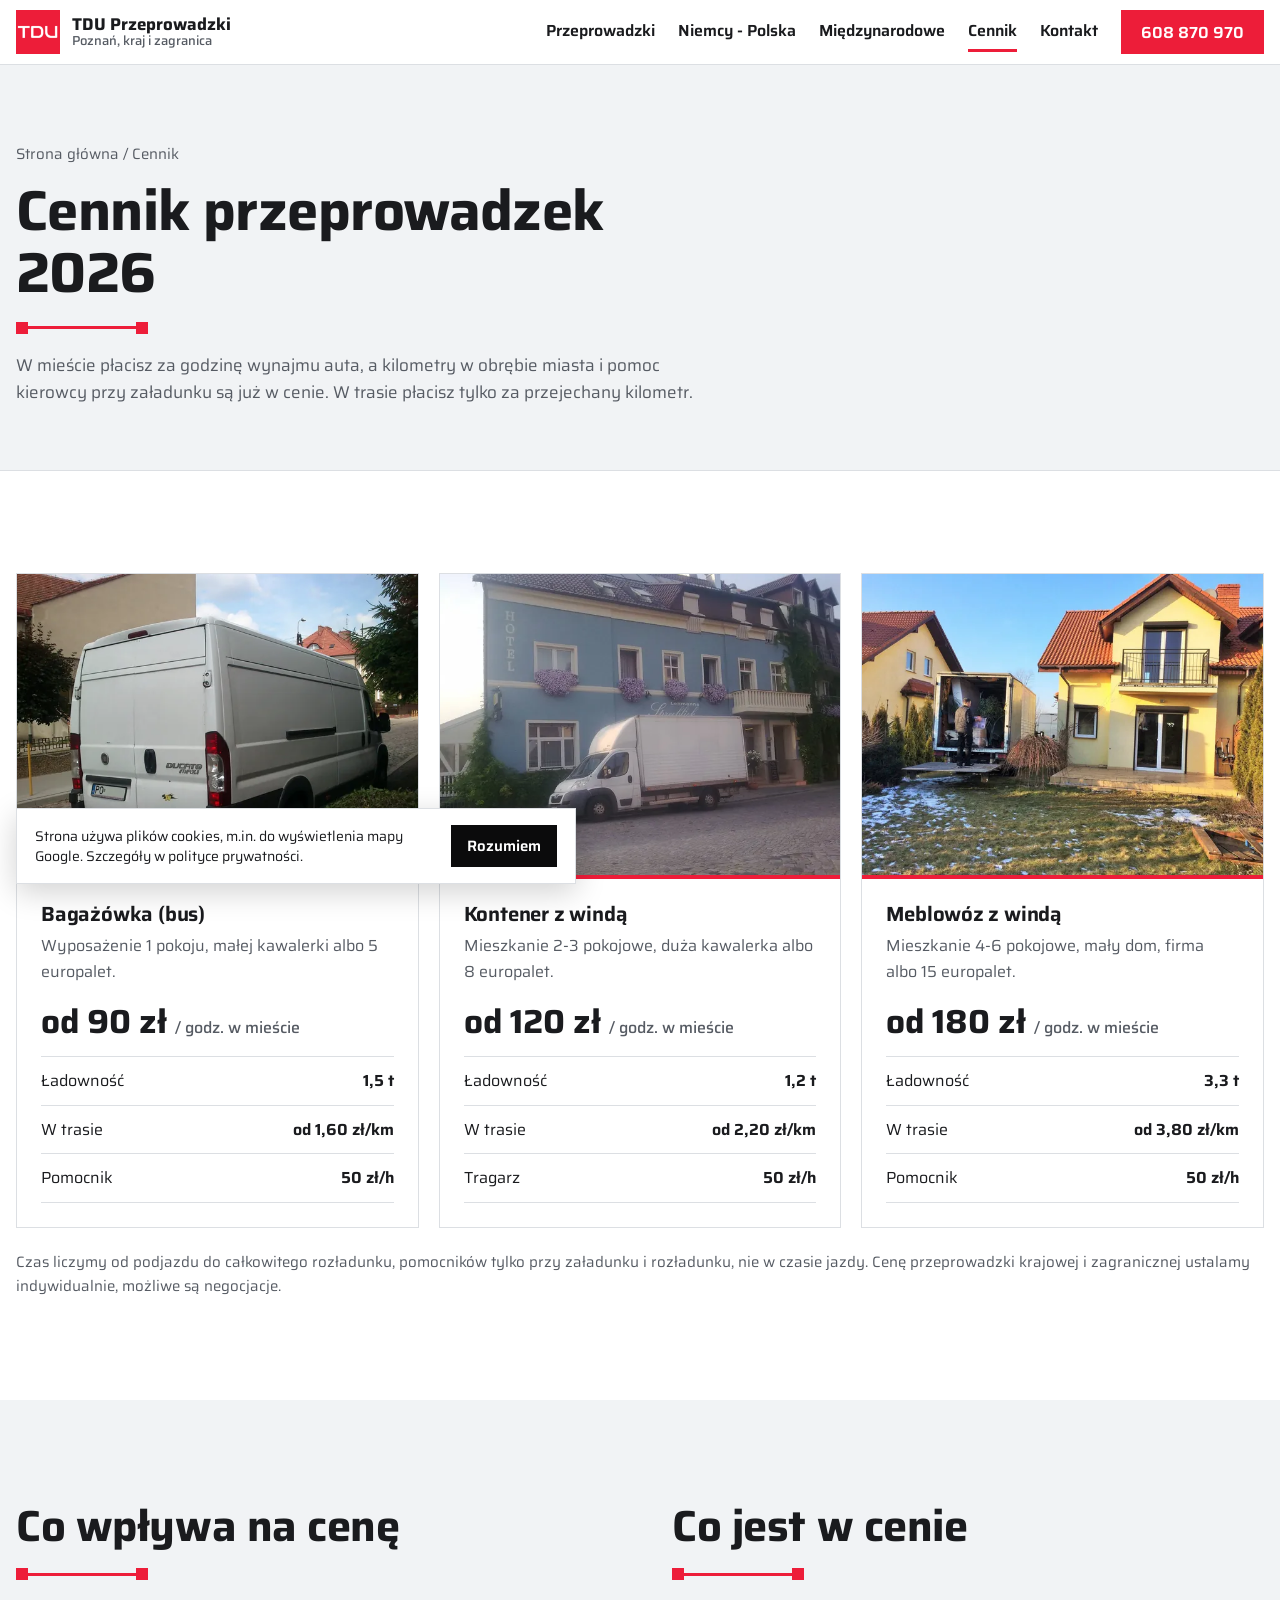
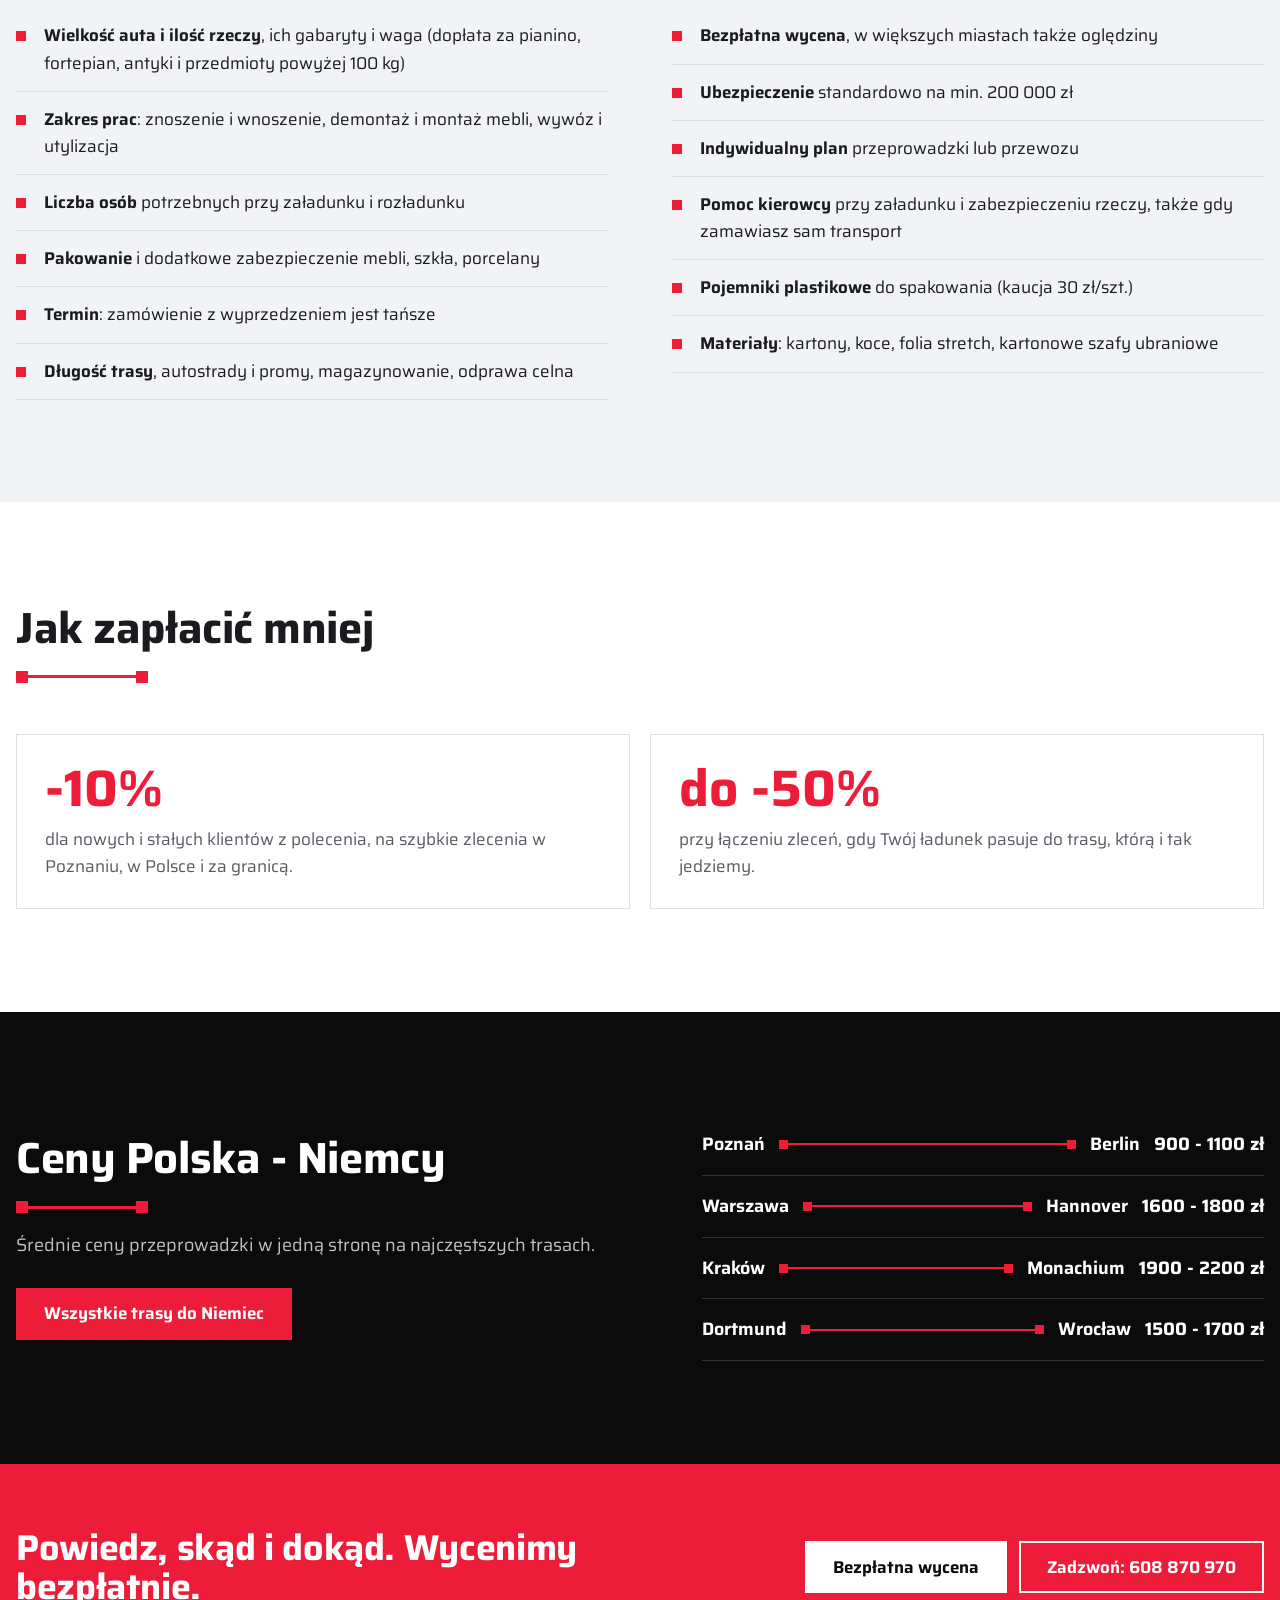
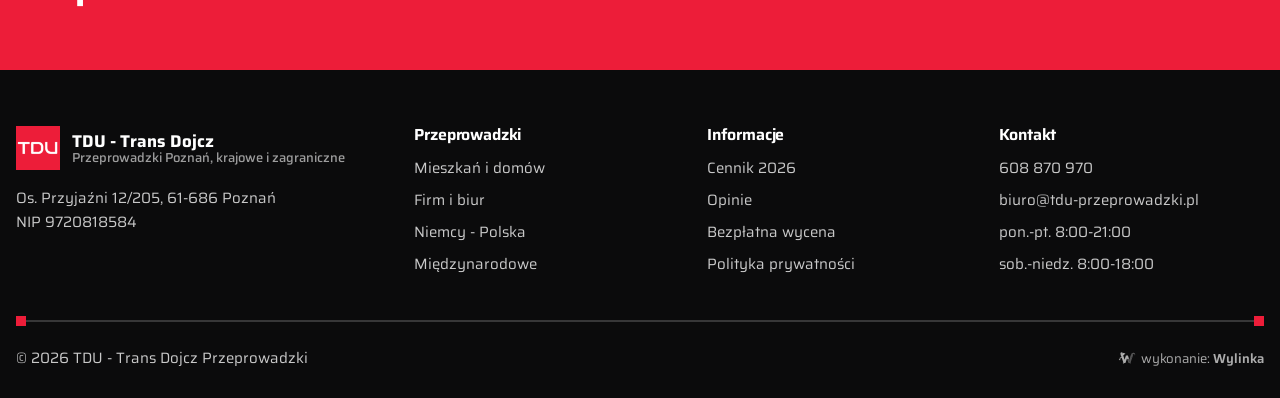
==== cennik.html @ 45e7c6d7 "Podgląd strony TDU Przeprowadzki: główna, cennik, Niemcy - Polska, międzynarodowe" ====
<!doctype html>
<html lang="pl">
<head>
<meta charset="utf-8">
<meta name="viewport" content="width=device-width,initial-scale=1">
<meta name="robots" content="noindex, nofollow" data-podglad>
<title>Cennik przeprowadzek 2026 - Poznań, kraj i zagranica - TDU Przeprowadzki</title>
<meta name="description" content="Cennik przeprowadzek TDU 2026: bus od 90 zł/h, kontener z windą od 120 zł/h, meblowóz od 180 zł/h, w trasie od 1,60 zł/km. Pomocnik 50 zł/h. Bezpłatna wycena.">
<meta name="theme-color" content="#ED1D39">
<link rel="icon" href="img/logo-tdu.png" type="image/png">
<link rel="preload" href="fonts/saira-rdzen.woff2" as="font" type="font/woff2" crossorigin>
<link rel="stylesheet" href="style.css">
</head>
<body>
<header class="gora" id="gora">
  <div class="kontener">
    <a class="logo" href="index.html"><img src="img/logo-tdu.png" width="44" height="44" alt="Logo TDU Przeprowadzki"><span>TDU Przeprowadzki<small>Poznań, kraj i zagranica</small></span></a>
    <button class="przelacznik" type="button" aria-label="Menu" aria-expanded="false" aria-controls="menu"><i></i><i></i><i></i></button>
    <nav class="menu" id="menu" aria-label="Menu główne">
      <a href="index.html">Przeprowadzki</a><a href="niemcy-polska.html">Niemcy - Polska</a><a href="miedzynarodowe.html">Międzynarodowe</a><a href="cennik.html" aria-current="page">Cennik</a><a href="index.html#kontakt">Kontakt</a>
      <a class="btn btn-czerwony" href="tel:+48608870970">608 870 970</a>
    </nav>
  </div>
</header>
<main>
<section class="naglowek-jasny">
  <div class="kontener">
    <p class="okruszki"><a href="index.html">Strona główna</a> / Cennik</p>
    <h1>Cennik przeprowadzek 2026</h1>
    <div class="znak-trasy" aria-hidden="true"><i></i></div>
    <p class="lead">W mieście płacisz za godzinę wynajmu auta, a kilometry w obrębie miasta i pomoc kierowcy przy załadunku są już w cenie. W trasie płacisz tylko za przejechany kilometr.</p>
  </div>
</section>

<section class="sekcja">
  <div class="kontener">
    <div class="auta"><article class="auto"><img src="img/ducato-640.webp" srcset="img/ducato-640.webp 640w, img/ducato-1024.webp 1024w" sizes="(max-width:640px) 100vw, (max-width:1000px) 50vw, 33vw" width="1024" height="768" alt="Bus TDU Przeprowadzki" loading="lazy" decoding="async"><div class="tresc"><h3>Bagażówka (bus)</h3><p class="opis">Wyposażenie 1 pokoju, małej kawalerki albo 5 europalet.</p><p class="stawka">od 90 zł <small>/ godz. w mieście</small></p><ul><li><span>Ładowność</span><b>1,5 t</b></li><li><span>W trasie</span><b>od 1,60 zł/km</b></li><li><span>Pomocnik</span><b>50 zł/h</b></li></ul></div></article><article class="auto"><img src="img/kontener-winda-640.webp" srcset="img/kontener-winda-640.webp 640w, img/kontener-winda-1024.webp 1024w" sizes="(max-width:640px) 100vw, (max-width:1000px) 50vw, 33vw" width="1024" height="768" alt="Auto z kontenerem i windą" loading="lazy" decoding="async"><div class="tresc"><h3>Kontener z windą</h3><p class="opis">Mieszkanie 2-3 pokojowe, duża kawalerka albo 8 europalet.</p><p class="stawka">od 120 zł <small>/ godz. w mieście</small></p><ul><li><span>Ładowność</span><b>1,2 t</b></li><li><span>W trasie</span><b>od 2,20 zł/km</b></li><li><span>Tragarz</span><b>50 zł/h</b></li></ul></div></article><article class="auto"><img src="img/dom-winda-640.webp" srcset="img/dom-winda-640.webp 640w, img/dom-winda-1024.webp 1024w" sizes="(max-width:640px) 100vw, (max-width:1000px) 50vw, 33vw" width="1024" height="768" alt="Meblowóz z windą przy domu" loading="lazy" decoding="async"><div class="tresc"><h3>Meblowóz z windą</h3><p class="opis">Mieszkanie 4-6 pokojowe, mały dom, firma albo 15 europalet.</p><p class="stawka">od 180 zł <small>/ godz. w mieście</small></p><ul><li><span>Ładowność</span><b>3,3 t</b></li><li><span>W trasie</span><b>od 3,80 zł/km</b></li><li><span>Pomocnik</span><b>50 zł/h</b></li></ul></div></article></div>
    <p style="margin-top:22px;color:var(--szary);font-size:15px">Czas liczymy od podjazdu do całkowitego rozładunku, pomocników tylko przy załadunku i rozładunku, nie w czasie jazdy. Cenę przeprowadzki krajowej i zagranicznej ustalamy indywidualnie, możliwe są negocjacje.</p>
  </div>
</section>

<section class="sekcja chlodna">
  <div class="kontener dwie">
    <div>
      <h2>Co wpływa na cenę</h2>
      <div class="znak-trasy" aria-hidden="true"><i></i></div>
      <ul class="lista" style="margin-top:28px">
        <li><b>Wielkość auta i ilość rzeczy</b>, ich gabaryty i waga (dopłata za pianino, fortepian, antyki i przedmioty powyżej 100 kg)</li>
        <li><b>Zakres prac</b>: znoszenie i wnoszenie, demontaż i montaż mebli, wywóz i utylizacja</li>
        <li><b>Liczba osób</b> potrzebnych przy załadunku i rozładunku</li>
        <li><b>Pakowanie</b> i dodatkowe zabezpieczenie mebli, szkła, porcelany</li>
        <li><b>Termin</b>: zamówienie z wyprzedzeniem jest tańsze</li>
        <li><b>Długość trasy</b>, autostrady i promy, magazynowanie, odprawa celna</li>
      </ul>
    </div>
    <div>
      <h2>Co jest w cenie</h2>
      <div class="znak-trasy" aria-hidden="true"><i></i></div>
      <ul class="lista" style="margin-top:28px">
        <li><b>Bezpłatna wycena</b>, w większych miastach także oględziny</li>
        <li><b>Ubezpieczenie</b> standardowo na min. 200 000 zł</li>
        <li><b>Indywidualny plan</b> przeprowadzki lub przewozu</li>
        <li><b>Pomoc kierowcy</b> przy załadunku i zabezpieczeniu rzeczy, także gdy zamawiasz sam transport</li>
        <li><b>Pojemniki plastikowe</b> do spakowania (kaucja 30 zł/szt.)</li>
        <li><b>Materiały</b>: kartony, koce, folia stretch, kartonowe szafy ubraniowe</li>
      </ul>
    </div>
  </div>
</section>

<section class="sekcja">
  <div class="kontener">
    <div class="naglowek-sekcji"><h2>Jak zapłacić mniej</h2><div class="znak-trasy" aria-hidden="true"><i></i></div></div>
    <div class="znizki">
      <div class="znizka"><strong>-10%</strong><p>dla nowych i stałych klientów z polecenia, na szybkie zlecenia w Poznaniu, w Polsce i za granicą.</p></div>
      <div class="znizka"><strong>do -50%</strong><p>przy łączeniu zleceń, gdy Twój ładunek pasuje do trasy, którą i tak jedziemy.</p></div>
    </div>
  </div>
</section>

<section class="sekcja ciemna">
  <div class="kontener niemcy">
    <div>
      <div class="naglowek-sekcji" style="margin-bottom:28px"><h2>Ceny Polska - Niemcy</h2><div class="znak-trasy" aria-hidden="true"><i></i></div><p>Średnie ceny przeprowadzki w jedną stronę na najczęstszych trasach.</p></div>
      <a class="btn btn-czerwony" href="niemcy-polska.html" style="margin-top:0">Wszystkie trasy do Niemiec</a>
    </div>
    <div><ul class="trasy" style="--x:0"><li><b>Poznań</b><span class="odcinek"><i></i></span><b>Berlin</b><span class="cena">900 - 1100 zł</span></li><li><b>Warszawa</b><span class="odcinek"><i></i></span><b>Hannover</b><span class="cena">1600 - 1800 zł</span></li><li><b>Kraków</b><span class="odcinek"><i></i></span><b>Monachium</b><span class="cena">1900 - 2200 zł</span></li><li><b>Dortmund</b><span class="odcinek"><i></i></span><b>Wrocław</b><span class="cena">1500 - 1700 zł</span></li></ul></div>
  </div>
</section>
</main>
<section class="pas-cta">
  <div class="kontener">
    <h2>Powiedz, skąd i dokąd. Wycenimy bezpłatnie.</h2>
    <div class="przyciski">
      <a class="btn btn-bialy" href="index.html#kontakt">Bezpłatna wycena</a>
      <a class="btn btn-jasny" href="tel:+48608870970">Zadzwoń: 608 870 970</a>
    </div>
  </div>
</section>
<footer class="stopka">
  <div class="kontener">
    <div class="siatka">
      <div>
        <a class="logo" href="index.html"><img src="img/logo-tdu.png" width="44" height="44" alt="Logo TDU Przeprowadzki" loading="lazy"><span>TDU - Trans Dojcz<small>Przeprowadzki Poznań, krajowe i zagraniczne</small></span></a>
        <p style="margin-top:16px">Os. Przyjaźni 12/205, 61-686 Poznań<br>NIP 9720818584</p>
      </div>
      <div>
        <h3>Przeprowadzki</h3>
        <ul><li><a href="index.html#uslugi">Mieszkań i domów</a></li><li><a href="index.html#uslugi">Firm i biur</a></li><li><a href="niemcy-polska.html">Niemcy - Polska</a></li><li><a href="miedzynarodowe.html">Międzynarodowe</a></li></ul>
      </div>
      <div>
        <h3>Informacje</h3>
        <ul><li><a href="cennik.html">Cennik 2026</a></li><li><a href="index.html#opinie">Opinie</a></li><li><a href="index.html#kontakt">Bezpłatna wycena</a></li><li><a href="#">Polityka prywatności</a></li></ul>
      </div>
      <div>
        <h3>Kontakt</h3>
        <ul><li><a href="tel:+48608870970">608 870 970</a></li><li><a href="mailto:biuro@tdu-przeprowadzki.pl">biuro@tdu-przeprowadzki.pl</a></li><li>pon.-pt. 8:00-21:00</li><li>sob.-niedz. 8:00-18:00</li></ul>
      </div>
    </div>
    <div class="trasa-stopka"><i></i></div>
    <div class="dol">
      <span>© 2026 TDU - Trans Dojcz Przeprowadzki</span>
      <a class="wylinka-badge" href="https://wylinka.pl/?utm_source=przeprowadzki-poznan-24.pl&amp;utm_medium=stopka&amp;utm_campaign=wykonanie" rel="noopener" title="Strona wykonana przez Wylinka"><svg viewBox="0 0 64 64" aria-hidden="true" focusable="false" fill="currentColor"><path d="M9.8 22.8l-1.2-7.9 2.2-3.7 15.5 4.6-.5 1.5-7.2 5.5 4.7 15.6 5-15.6 7 0 4.1 12.7-4.2-.9-2.6 1.8-.8-2.2-5.3 15.6-4.3 0 .4 .2-2.1 2.8-1.3-1.1 1.1-1.4-3.1 .2-.1-1.7 2.2-.1-5.7-16.5-4.8 .6-.8 3.1 0 .5-.3 .5 .8 2.2-1.6 .5-.4-1.3-.8 1.6-1.5-.8 .8-1.6-1.4 .6-.6-1.6 2.3-.8 .2-.4 1.3-4.8 5.9-.8-2.4-6.9zM15.2 13.7l-.1-.4-.4 .8-.1 .8 .1 1 .1 .4 .3 .7 .3-.9 .1-.7 0-.8z"/><path class="wy-pod" d="M37.1 49.8l-4.5-13.3 2.6-1.8 4.2 .9 .9 2.8 3-9.7 0-.5 .1-.8 3.2-8.4 .5-1 .6-1 .9-1.1 1.3-1 1.1-.7 1.4-.5 1.4-.3 .7 0 .9 0 1.2 .3 1.4 .6 .8 .5 .7 .7 .6 .7 .5 .9 .3 .9 .1 .9 0 .8-.2 .9-.5 .9-.5 .6-.7 .5-.7 .3-.1-.1 0-.1 .5-.5 .3-.7 .2-.5 0-.6-.1-.6-.3-.7-.4-.5-.4-.4-.5-.3-.6-.3-.7 0-.7 .1-.6 .1-.5 .4-.5 .5-.3 .5-.2 .7-.1 1.5-1.4 5.1-.8 3.3-.3 .7-.5 .7-6 17.5 1.9 .1-.1 1.7-3.1-.2 1.1 1.4-1.3 1.1-2.1-2.8 .4-.2z"/><path class="wy-old" d="M40.8 50l.4-.2-4.1 0-4.2-12.5 2.5-1.7 4.3 .9 .6 1.9 .6-1.6 0-.3 2.4-7.8 0-.5 .1-.8 3.2-8.4 .4-.8 .6-.9 .9-1.2 .9-.9 1.3-.8 1.4-.6 1.2-.3 1.4-.1 1.3 .1 .6 .2 .8 .3 1.1 .6 .9 .7 .7 .9 .5 .9 .3 .9 .1 1.1-.1 .9-.3 .9-.4 .7-.6 .7-.6 .4-.6 .2-.1-.1 0-.1 .5-.5 .3-.7 .2-.5 0-.5-.1-.6-.2-.6-.3-.5-.4-.5-.5-.3-.6-.3-.7-.1-.6 0-.6 .1-.6 .3-.6 .5-.3 .4-.2 .5-.1 .5-.1 1.5-1.4 5.1-.8 3.3-.3 .7-.5 .7-6 17.5 1.9 .1-.1 1.7-3.1-.2 1.1 1.4-1.3 1.1zM49.6 17.1l.6 1.7-1.5 1.9 .4 .4 1.8-2.1-.7-2.1zM48.1 28.3l.5 1.8-1.7 1.8 .4 .4 1.9-2-.6-2.2zM37.9 41.7l1.7-1.5-.4-.4-1.7 1.4zM42.6 38.7l-1.5 2.8 1.1 2-1.3 2.6 .5 .2 1.5-2.8-1.1-2 1.4-2.5z"/></svg><span>wykonanie: <b>Wylinka</b></span></a>
    </div>
  </div>
</footer>
<div class="cookies" id="cookies" hidden><span>Strona używa plików cookies, m.in. do wyświetlenia mapy Google. Szczegóły w polityce prywatności.</span><button type="button" id="cookies-ok">Rozumiem</button></div>
<script>
(function(){
  var g=document.getElementById('gora'),b=g.querySelector('.przelacznik');
  b.addEventListener('click',function(){var o=g.classList.toggle('otwarte');b.setAttribute('aria-expanded',o)});
  g.querySelectorAll('.menu a').forEach(function(a){a.addEventListener('click',function(){g.classList.remove('otwarte');b.setAttribute('aria-expanded','false')})});
  var c=document.getElementById('cookies');
  try{if(!localStorage.getItem('tdu-cookies'))c.hidden=false}catch(e){c.hidden=false}
  document.getElementById('cookies-ok').addEventListener('click',function(){c.hidden=true;try{localStorage.setItem('tdu-cookies','1')}catch(e){}});
  document.querySelectorAll('.galeria').forEach(function(el){
    var x0,s0,ciagnie=false;
    el.addEventListener('pointerdown',function(e){if(e.pointerType!=='mouse')return;ciagnie=true;x0=e.clientX;s0=el.scrollLeft;el.classList.add('ciagniete')});
    window.addEventListener('pointermove',function(e){if(!ciagnie)return;el.scrollLeft=s0-(e.clientX-x0)});
    window.addEventListener('pointerup',function(){if(!ciagnie)return;ciagnie=false;el.classList.remove('ciagniete')});
    var w=el.parentElement.querySelector('[data-galeria]');
  });
  document.querySelectorAll('[data-przewin]').forEach(function(btn){
    btn.addEventListener('click',function(){var el=document.getElementById(btn.getAttribute('data-cel'));var f=el.querySelector('figure');el.scrollBy({left:(f.offsetWidth+14)*(+btn.getAttribute('data-przewin')),behavior:'smooth'})});
  });
  var m=document.querySelector('.mapa[data-src]');
  if(m&&'IntersectionObserver' in window){var io=new IntersectionObserver(function(en){if(en[0].isIntersecting){m.innerHTML='<iframe title="Mapa dojazdu" loading="lazy" referrerpolicy="no-referrer-when-downgrade" src="'+m.getAttribute('data-src')+'"></iframe>';io.disconnect()}},{rootMargin:'300px'});io.observe(m)}
  document.querySelectorAll('form[data-pokaz]').forEach(function(f){f.addEventListener('submit',function(e){e.preventDefault();var p=f.querySelector('.potwierdzenie');p.hidden=false})});
})();
</script>
</body>
</html>
---- style.css ----
@font-face{font-family:"Saira";font-style:normal;font-weight:100 900;font-display:swap;src:url(fonts/saira-rdzen.woff2) format("woff2");unicode-range:U+0020-007E,U+00A0,U+00A9,U+00AB,U+00B0,U+00B7,U+00BB,U+00D3,U+00F3,U+2013,U+2018-2019,U+201C-201E,U+2022,U+2026}
@font-face{font-family:"Saira";font-style:normal;font-weight:100 900;font-display:swap;src:url(fonts/saira-pl.woff2) format("woff2");unicode-range:U+0104-0107,U+0118-0119,U+0141-0144,U+015A-015B,U+0179-017C}
:root{
  --czerwien:#ED1D39;--czerwien-ciemna:#C8102B;--czern:#0B0B0C;--grafit:#1C1D20;--tekst:#1A1B1E;--szary:#565B63;
  --chlodna:#F1F3F5;--linia:#DCDFE3;--bialy:#FFFFFF;
  --szer:min(calc(100vw - 32px),1320px);--naglowek:64px;
}
*{box-sizing:border-box}
html{scroll-behavior:smooth;scroll-padding-top:var(--naglowek);-webkit-text-size-adjust:100%}
body{margin:0;font:400 17px/1.6 Saira,system-ui,-apple-system,"Segoe UI",Roboto,sans-serif;color:var(--tekst);background:var(--bialy);overflow-x:hidden}
img{display:block;max-width:100%;height:auto}
a{color:inherit}
h1,h2,h3{font-weight:700;line-height:1.1;margin:0;letter-spacing:-.01em}
h2{font-size:clamp(28px,3.4vw,46px)}
h3{font-size:clamp(20px,1.6vw,24px);font-weight:650}
p{margin:0}
.kontener{width:var(--szer);margin:0 auto}
.sekcja{padding:clamp(64px,8vw,112px) 0}
.chlodna{background:var(--chlodna)}

/* trasa: linia od drzwi do drzwi, zakończona kwadratami jak logo */
.znak-trasy{display:flex;align-items:center;width:132px;margin-top:18px}
.znak-trasy::before,.znak-trasy::after{content:"";width:12px;height:12px;background:var(--czerwien);flex:none}
.znak-trasy i{flex:1;height:3px;background:var(--czerwien)}
.naglowek-sekcji{max-width:760px;margin-bottom:clamp(32px,4vw,52px)}
.naglowek-sekcji p{margin-top:18px;color:var(--szary);font-size:18px}

/* przyciski */
.btn{display:inline-flex;align-items:center;justify-content:center;gap:10px;min-height:52px;padding:0 26px;font:650 17px/1 Saira,sans-serif;text-decoration:none;border:2px solid transparent;border-radius:0;cursor:pointer;transition:background .2s,color .2s,border-color .2s}
.btn-czerwony{background:var(--czerwien);color:#fff}
.btn-czerwony:hover{background:var(--czerwien-ciemna)}
.btn-jasny{border-color:#fff;color:#fff;background:rgba(0,0,0,.18)}
.btn-jasny:hover{background:#fff;color:var(--czern)}
.btn-ciemny{border-color:var(--czern);color:var(--czern)}
.btn-ciemny:hover{background:var(--czern);color:#fff}
.btn svg{width:18px;height:18px;flex:none}

/* nagłówek */
.gora{position:sticky;top:0;z-index:50;background:#fff;border-bottom:1px solid var(--linia)}
.gora .kontener{display:flex;align-items:center;justify-content:space-between;height:var(--naglowek);gap:20px}
.logo{display:flex;align-items:center;gap:12px;text-decoration:none;flex:none}
.logo img{width:44px;height:44px}
.logo span{font-weight:700;font-size:17px;line-height:1.05}
.logo small{display:block;font-weight:500;font-size:13px;color:var(--szary)}
.menu{display:flex;align-items:center;gap:clamp(14px,1.8vw,30px)}
.menu a{text-decoration:none;font-weight:600;font-size:16px;padding:6px 0;border-bottom:3px solid transparent}
.menu a:hover{border-color:var(--linia)}
.menu a[aria-current="page"]{border-color:var(--czerwien)}
.menu .btn{min-height:44px;padding:0 18px;font-size:16px;border-bottom:0}
.przelacznik{display:none;width:48px;height:48px;border:0;background:none;cursor:pointer;padding:12px;margin-right:-12px}
.przelacznik i{display:block;height:3px;background:var(--czern);margin:5px 0;transition:transform .2s,opacity .2s}
@media (max-width:1080px){
  .przelacznik{display:block}
  .menu{position:fixed;inset:var(--naglowek) 0 auto 0;flex-direction:column;align-items:stretch;gap:0;background:#fff;border-bottom:1px solid var(--linia);padding:8px 16px 20px;transform:translateY(-8px);opacity:0;visibility:hidden;transition:opacity .18s,transform .18s,visibility 0s .18s;max-height:calc(100svh - var(--naglowek));overflow:auto}
  .menu a{padding:14px 0;font-size:18px;border-bottom:1px solid var(--linia)}
  .menu a[aria-current="page"]{border-bottom:1px solid var(--linia);color:var(--czerwien)}
  .menu .btn{margin-top:16px;min-height:52px}
  .otwarte .menu{opacity:1;transform:none;visibility:visible;transition:opacity .18s,transform .18s}
  .otwarte .przelacznik i:nth-child(1){transform:translateY(8px) rotate(45deg)}
  .otwarte .przelacznik i:nth-child(2){opacity:0}
  .otwarte .przelacznik i:nth-child(3){transform:translateY(-8px) rotate(-45deg)}
}

/* pierwszy ekran */
.hero{position:relative;min-height:calc(100svh - var(--naglowek) - 1px);display:flex;align-items:flex-end;color:#fff;background:#2a2c2f;overflow:hidden}
.hero picture,.hero>img{position:absolute;inset:0}
.hero picture img,.hero>img{width:100%;height:100%;object-fit:cover;object-position:78% 50%}
.hero::after{content:"";position:absolute;inset:0;background:linear-gradient(90deg,rgba(0,0,0,.72) 0%,rgba(0,0,0,.45) 42%,rgba(0,0,0,0) 72%),linear-gradient(0deg,rgba(0,0,0,.55) 0%,rgba(0,0,0,0) 45%)}
.hero .kontener{position:relative;z-index:1;padding:48px 0 clamp(40px,7vh,88px)}
.hero h1{font-size:clamp(34px,5vw,74px);max-width:15ch}
.hero .lead{margin-top:22px;font-size:clamp(17px,1.4vw,21px);max-width:40ch;color:rgba(255,255,255,.92)}
.hero .przyciski{display:flex;flex-wrap:wrap;gap:12px;margin-top:30px}
.hero .godziny{margin-top:18px;font-size:15px;color:rgba(255,255,255,.8)}
.hero .trasa-hero{display:flex;align-items:center;width:min(360px,60%);margin-top:24px}
.hero .trasa-hero::before,.hero .trasa-hero::after{content:"";width:12px;height:12px;background:var(--czerwien);flex:none}
.hero .trasa-hero i{flex:1;height:3px;background:var(--czerwien)}
@media (max-width:700px){
  .hero{min-height:calc(100svh - var(--naglowek) - 1px)}
  .hero picture img{object-position:86% 50%}
  .hero::after{background:linear-gradient(0deg,rgba(0,0,0,.82) 0%,rgba(0,0,0,.6) 48%,rgba(0,0,0,.05) 80%)}
  .hero .kontener{padding:32px 0 28px}
  .hero h1{font-size:clamp(30px,8.4vw,40px)}
  .hero .lead{margin-top:14px;font-size:16px;line-height:1.5}
  .hero .przyciski{flex-direction:column;margin-top:24px;gap:10px}
  .hero .btn{width:100%}
  .hero .godziny{margin-top:14px;font-size:14px}
  .hero .trasa-hero{margin-top:16px}
  .hero .lead{margin-top:16px}
}

/* trasa przeprowadzki */
.przebieg{list-style:none;margin:0;padding:0;display:grid;grid-template-columns:repeat(5,1fr);position:relative}
.przebieg::before{content:"";position:absolute;left:6px;right:6px;top:5px;height:3px;background:var(--czerwien)}
.przebieg li{position:relative;padding:40px 24px 0 0}
.przebieg li::before{content:"";position:absolute;left:0;top:0;width:13px;height:13px;background:var(--czerwien)}
.przebieg li:first-child::before,.przebieg li:last-child::before{width:24px;height:24px;top:-5px;left:-5px;background:var(--czern)}
.przebieg li:last-child::before{left:auto;right:0}
.przebieg li:last-child{text-align:right;padding-right:0;padding-left:16px}
.przebieg h3{font-size:20px}
.przebieg p{margin-top:8px;color:var(--szary);font-size:16px}
@media (max-width:900px){
  .przebieg{grid-template-columns:1fr;padding-left:36px}
  .przebieg::before{left:5px;right:auto;top:6px;bottom:6px;width:3px;height:auto}
  .przebieg li{padding:0 0 30px}
  .przebieg li::before{left:-36px;top:6px}
  .przebieg li:first-child::before,.przebieg li:last-child::before{left:-41px;top:2px;right:auto}
  .przebieg li:last-child{text-align:left;padding:0}
}

/* usługi */
.uslugi{display:grid;grid-template-columns:repeat(4,1fr);gap:20px}
.usluga{display:flex;flex-direction:column;text-decoration:none;background:#fff;border:1px solid var(--linia)}
.usluga img{aspect-ratio:4/3;object-fit:cover;width:100%}
.usluga div{padding:20px 20px 24px;border-top:4px solid var(--czerwien)}
.usluga p{margin-top:10px;color:var(--szary);font-size:16px}
.usluga:hover h3{color:var(--czerwien)}
@media (max-width:1100px){.uslugi{grid-template-columns:repeat(2,1fr)}}
@media (max-width:620px){.uslugi{grid-template-columns:1fr}}

/* czarna sekcja Niemcy */
.ciemna{background:var(--czern);color:#fff}
.ciemna .naglowek-sekcji p{color:rgba(255,255,255,.75)}
.niemcy{display:grid;grid-template-columns:1.05fr .95fr;gap:clamp(32px,5vw,80px);align-items:center}
.niemcy img{width:100%;aspect-ratio:4/3;object-fit:cover}
.trasy{list-style:none;margin:0;padding:0}
.trasy li{display:grid;grid-template-columns:auto 1fr auto auto;align-items:center;gap:14px;padding:16px 0;border-bottom:1px solid rgba(255,255,255,.16);font-size:18px}
.trasy li .odcinek{display:flex;align-items:center;min-width:40px}
.trasy li .odcinek::before,.trasy li .odcinek::after{content:"";width:9px;height:9px;background:var(--czerwien);flex:none}
.trasy li .odcinek i{flex:1;height:2px;background:var(--czerwien)}
.trasy li b{font-weight:650;white-space:nowrap}
.trasy li .cena{font-weight:700;white-space:nowrap;text-align:right;min-width:9ch}
.jasna-lista .trasy li{border-color:var(--linia)}
.uwaga{margin-top:18px;font-size:15px;color:rgba(255,255,255,.7)}
.jasna-lista .uwaga{color:var(--szary)}
.ciemna .btn{margin-top:28px}
@media (max-width:900px){.niemcy{grid-template-columns:1fr}}
@media (max-width:520px){
  .trasy li{grid-template-columns:1fr auto;gap:2px 12px;font-size:17px}
  .trasy li .odcinek{display:none}
  .trasy li b:nth-of-type(2){grid-row:2;grid-column:1;font-weight:500;color:inherit;opacity:.8}
  .trasy li .cena{grid-row:1/3;grid-column:2}
}

/* kraje */
.kraje{display:flex;flex-wrap:wrap;gap:10px;margin-top:28px}
.kraje a,.kraje span{display:inline-flex;align-items:center;gap:8px;padding:10px 16px;border:1px solid rgba(255,255,255,.28);text-decoration:none;font-weight:600;font-size:16px}
.kraje a::before,.kraje span::before{content:"";width:8px;height:8px;background:var(--czerwien)}
.kraje a:hover{border-color:#fff}
.kraje.jasne a,.kraje.jasne span{border-color:var(--linia)}

/* dlaczego */
.atuty{display:grid;grid-template-columns:repeat(3,1fr);gap:0 clamp(28px,4vw,64px)}
.atut{padding:28px 0;border-top:1px solid var(--linia)}
.atut p{margin-top:10px;color:var(--szary);font-size:16px}
@media (max-width:900px){.atuty{grid-template-columns:1fr 1fr}}
@media (max-width:600px){.atuty{grid-template-columns:1fr}}

/* galeria swipe */
.galeria{--wc:max(16px,calc((100vw - 1320px)/2));display:flex;gap:14px;overflow-x:auto;scroll-snap-type:x mandatory;padding:0 var(--wc) 12px;scroll-padding-inline:var(--wc);scrollbar-width:thin;cursor:grab;overscroll-behavior-x:contain}
.galeria.ciagniete{cursor:grabbing;scroll-snap-type:none}
.galeria figure{margin:0;flex:0 0 clamp(260px,30vw,440px);scroll-snap-align:start}
.galeria::after{content:"";flex:0 0 1px}
.galeria img{width:100%;aspect-ratio:4/3;object-fit:cover;pointer-events:none;user-select:none}
.galeria figcaption{margin-top:10px;font-size:15px;color:var(--szary)}
.galeria-strzalki{display:flex;gap:8px}
.galeria-strzalki button{width:48px;height:48px;border:1px solid var(--czern);background:#fff;cursor:pointer;font:700 20px/1 Saira,sans-serif}
.galeria-strzalki button:hover{background:var(--czern);color:#fff}
.naglowek-galerii{display:flex;justify-content:space-between;align-items:flex-end;gap:20px;margin-bottom:32px}
@media (max-width:600px){.galeria-strzalki{display:none}}

/* opinie */
.opinie{display:grid;grid-template-columns:repeat(3,1fr);gap:20px}
.opinia{background:#fff;padding:28px;border-left:4px solid var(--czerwien)}
.opinia p{font-size:17px}
.opinia footer{margin-top:16px;font-weight:650;font-size:15px}
.opinia footer span{font-weight:400;color:var(--szary)}
@media (max-width:900px){.opinie{grid-template-columns:1fr}}

/* wycena i kontakt */
.kontakt{display:grid;grid-template-columns:1fr 1fr;gap:clamp(32px,5vw,80px)}
.formularz{display:grid;grid-template-columns:1fr 1fr;gap:14px}
.formularz label{display:flex;flex-direction:column;gap:6px;font-weight:600;font-size:15px}
.formularz .cala{grid-column:1/-1}
.formularz input,.formularz select,.formularz textarea{font:400 17px/1.4 Saira,sans-serif;padding:12px 14px;border:1px solid #B9BEC5;border-radius:0;background:#fff;color:var(--tekst);width:100%}
.formularz textarea{min-height:120px;resize:vertical}
.formularz input:focus,.formularz select:focus,.formularz textarea:focus{outline:2px solid var(--czerwien);outline-offset:0;border-color:var(--czerwien)}
.formularz .btn{justify-self:start}
.formularz small{grid-column:1/-1;color:var(--szary);font-size:14px}
.dane dl{margin:0;display:grid;gap:18px}
.dane dt{font-size:14px;color:var(--szary)}
.dane dd{margin:2px 0 0;font-size:19px;font-weight:600}
.dane dd a{text-decoration:none}
.dane dd a:hover{color:var(--czerwien)}
.mapa{margin-top:28px;aspect-ratio:16/10;background:var(--chlodna);border:1px solid var(--linia)}
.mapa iframe{width:100%;height:100%;border:0;display:block}
@media (max-width:900px){.kontakt{grid-template-columns:1fr}}
@media (max-width:520px){.formularz{grid-template-columns:1fr}.formularz .btn{width:100%}}

/* podstrony */
.podstrona-hero{position:relative;color:#fff;background:#2a2c2f;min-height:min(62vh,640px);display:flex;align-items:flex-end;overflow:hidden}
.podstrona-hero picture{position:absolute;inset:0}
.podstrona-hero img{width:100%;height:100%;object-fit:cover}
.podstrona-hero::after{content:"";position:absolute;inset:0;background:linear-gradient(90deg,rgba(0,0,0,.74),rgba(0,0,0,.35) 55%,rgba(0,0,0,.1)),linear-gradient(0deg,rgba(0,0,0,.5),rgba(0,0,0,0) 50%)}
.podstrona-hero .kontener{position:relative;z-index:1;padding:56px 0 48px}
.podstrona-hero h1{font-size:clamp(32px,4.4vw,62px);max-width:18ch}
.podstrona-hero .lead{margin-top:16px;max-width:52ch;font-size:clamp(16px,1.3vw,20px);color:rgba(255,255,255,.92)}
.podstrona-hero .przyciski{display:flex;flex-wrap:wrap;gap:12px;margin-top:26px}
.okruszki{font-size:15px;margin-bottom:14px;color:rgba(255,255,255,.8)}
.okruszki a{text-decoration:none}
.okruszki a:hover{text-decoration:underline}
@media (max-width:600px){.podstrona-hero .przyciski{flex-direction:column}.podstrona-hero .btn{width:100%}.podstrona-hero::after{background:linear-gradient(0deg,rgba(0,0,0,.82),rgba(0,0,0,.45) 60%,rgba(0,0,0,.15))}}

.naglowek-jasny{background:var(--chlodna);padding:clamp(48px,6vw,88px) 0 clamp(40px,5vw,64px);border-bottom:1px solid var(--linia)}
.naglowek-jasny .okruszki{color:var(--szary)}
.naglowek-jasny h1{font-size:clamp(32px,4.4vw,60px);max-width:20ch}
.naglowek-jasny .lead{margin-top:18px;max-width:62ch;font-size:clamp(17px,1.3vw,20px);color:var(--szary)}

.auta{display:grid;grid-template-columns:repeat(3,1fr);gap:20px}
.auto{border:1px solid var(--linia);background:#fff;display:flex;flex-direction:column}
.auto img{aspect-ratio:4/3;object-fit:cover;width:100%}
.auto .tresc{padding:24px;border-top:4px solid var(--czerwien);display:flex;flex-direction:column;flex:1}
.auto .opis{margin-top:8px;color:var(--szary);font-size:16px}
.auto .stawka{margin-top:20px;font-size:clamp(30px,2.6vw,38px);font-weight:700;line-height:1}
.auto .stawka small{font-size:16px;font-weight:500;color:var(--szary)}
.auto ul{list-style:none;margin:18px 0 0;padding:0;border-top:1px solid var(--linia)}
.auto li{display:flex;justify-content:space-between;gap:12px;padding:11px 0;border-bottom:1px solid var(--linia);font-size:16px}
.auto li b{font-weight:650;white-space:nowrap}
@media (max-width:1000px){.auta{grid-template-columns:1fr 1fr}}
@media (max-width:640px){.auta{grid-template-columns:1fr}}

.dwie{display:grid;grid-template-columns:1fr 1fr;gap:clamp(32px,5vw,80px)}
@media (max-width:900px){.dwie{grid-template-columns:1fr}}
.lista{list-style:none;margin:0;padding:0}
.lista li{position:relative;padding:14px 0 14px 28px;border-bottom:1px solid var(--linia);font-size:17px}
.lista li::before{content:"";position:absolute;left:0;top:23px;width:10px;height:10px;background:var(--czerwien)}
.lista li b{font-weight:650}
.ciemna .lista li{border-color:rgba(255,255,255,.16)}
.tekst p+p{margin-top:16px}
.tekst p{color:var(--szary)}
.ciemna .tekst p{color:rgba(255,255,255,.8)}
.znizki{display:grid;grid-template-columns:1fr 1fr;gap:20px;margin-top:8px}
.znizka{padding:28px;background:#fff;border:1px solid var(--linia)}
.znizka strong{display:block;font-size:clamp(40px,4vw,56px);line-height:1;color:var(--czerwien)}
.znizka p{margin-top:12px;color:var(--szary)}
@media (max-width:600px){.znizki{grid-template-columns:1fr}}

.pas-cta{background:var(--czerwien);color:#fff;padding:clamp(40px,5vw,64px) 0}
.pas-cta .kontener{display:flex;align-items:center;justify-content:space-between;gap:24px;flex-wrap:wrap}
.pas-cta h2{font-size:clamp(26px,2.8vw,40px);max-width:24ch}
.pas-cta .przyciski{display:flex;gap:12px;flex-wrap:wrap}
.pas-cta .btn-bialy{background:#fff;color:var(--czern)}
.pas-cta .btn-bialy:hover{background:var(--czern);color:#fff}
.pas-cta .btn-jasny{background:transparent}
@media (max-width:600px){.pas-cta .przyciski{flex-direction:column;width:100%}.pas-cta .btn{width:100%}}

/* stopka */
.stopka{background:var(--czern);color:rgba(255,255,255,.78);padding:56px 0 28px;font-size:15px}
.stopka .siatka{display:grid;grid-template-columns:1.4fr 1fr 1fr 1fr;gap:28px}
.stopka h3{color:#fff;font-size:16px;margin-bottom:12px}
.stopka ul{list-style:none;margin:0;padding:0;display:grid;gap:8px}
.stopka a{text-decoration:none}
.stopka a:hover{color:#fff}
.stopka .logo span{color:#fff}
.stopka .logo small{color:rgba(255,255,255,.6)}
.stopka .trasa-stopka{display:flex;align-items:center;margin:40px 0 20px}
.stopka .trasa-stopka::before,.stopka .trasa-stopka::after{content:"";width:10px;height:10px;background:var(--czerwien)}
.stopka .trasa-stopka i{flex:1;height:2px;background:rgba(255,255,255,.18)}
.stopka .dol{display:flex;justify-content:space-between;align-items:center;gap:16px;flex-wrap:wrap}
@media (max-width:900px){.stopka .siatka{grid-template-columns:1fr 1fr}.stopka .siatka>div:first-child{grid-column:1/-1}}

/* zgoda cookies */
.cookies{position:fixed;left:16px;right:16px;bottom:16px;z-index:60;max-width:560px;background:#fff;color:var(--tekst);border:1px solid var(--linia);box-shadow:0 8px 30px rgba(0,0,0,.18);padding:16px 18px;display:flex;gap:14px;align-items:center;font-size:14px;line-height:1.45}
.cookies[hidden]{display:none}
.cookies button{flex:none;min-height:42px;padding:0 16px;border:0;background:var(--czern);color:#fff;font:600 15px/1 Saira,sans-serif;cursor:pointer}
@media (max-width:520px){.cookies{flex-direction:column;align-items:stretch;left:10px;right:10px;bottom:10px}}

.wylinka-badge{display:inline-flex;align-items:center;gap:.4em;color:inherit;text-decoration:none;font-size:.875em;line-height:1;opacity:.85}
.wylinka-badge:hover,.wylinka-badge:focus-visible{opacity:1}
.wylinka-badge:focus-visible{outline:2px solid currentColor;outline-offset:3px;border-radius:2px}
.wylinka-badge svg{width:18px;height:18px;flex:none;overflow:visible}
.wylinka-badge b{font-weight:600}
.wylinka-badge .wy-old{opacity:.45;transform-origin:40px 30px;transition:transform .32s cubic-bezier(.3,.7,.4,1),opacity .32s ease-out}
.wylinka-badge .wy-pod{opacity:0;transition:opacity .2s ease-out .08s}
.wylinka-badge:hover .wy-old,.wylinka-badge:focus-visible .wy-old{transform:translate(9px,7px) rotate(9deg);opacity:0}
.wylinka-badge:hover .wy-pod,.wylinka-badge:focus-visible .wy-pod{opacity:1}
@media (prefers-reduced-motion:reduce){.wylinka-badge .wy-old,.wylinka-badge .wy-pod{transition:none}.wylinka-badge:hover .wy-old,.wylinka-badge:focus-visible .wy-old{transform:none;opacity:.45}.wylinka-badge:hover .wy-pod,.wylinka-badge:focus-visible .wy-pod{opacity:0}}
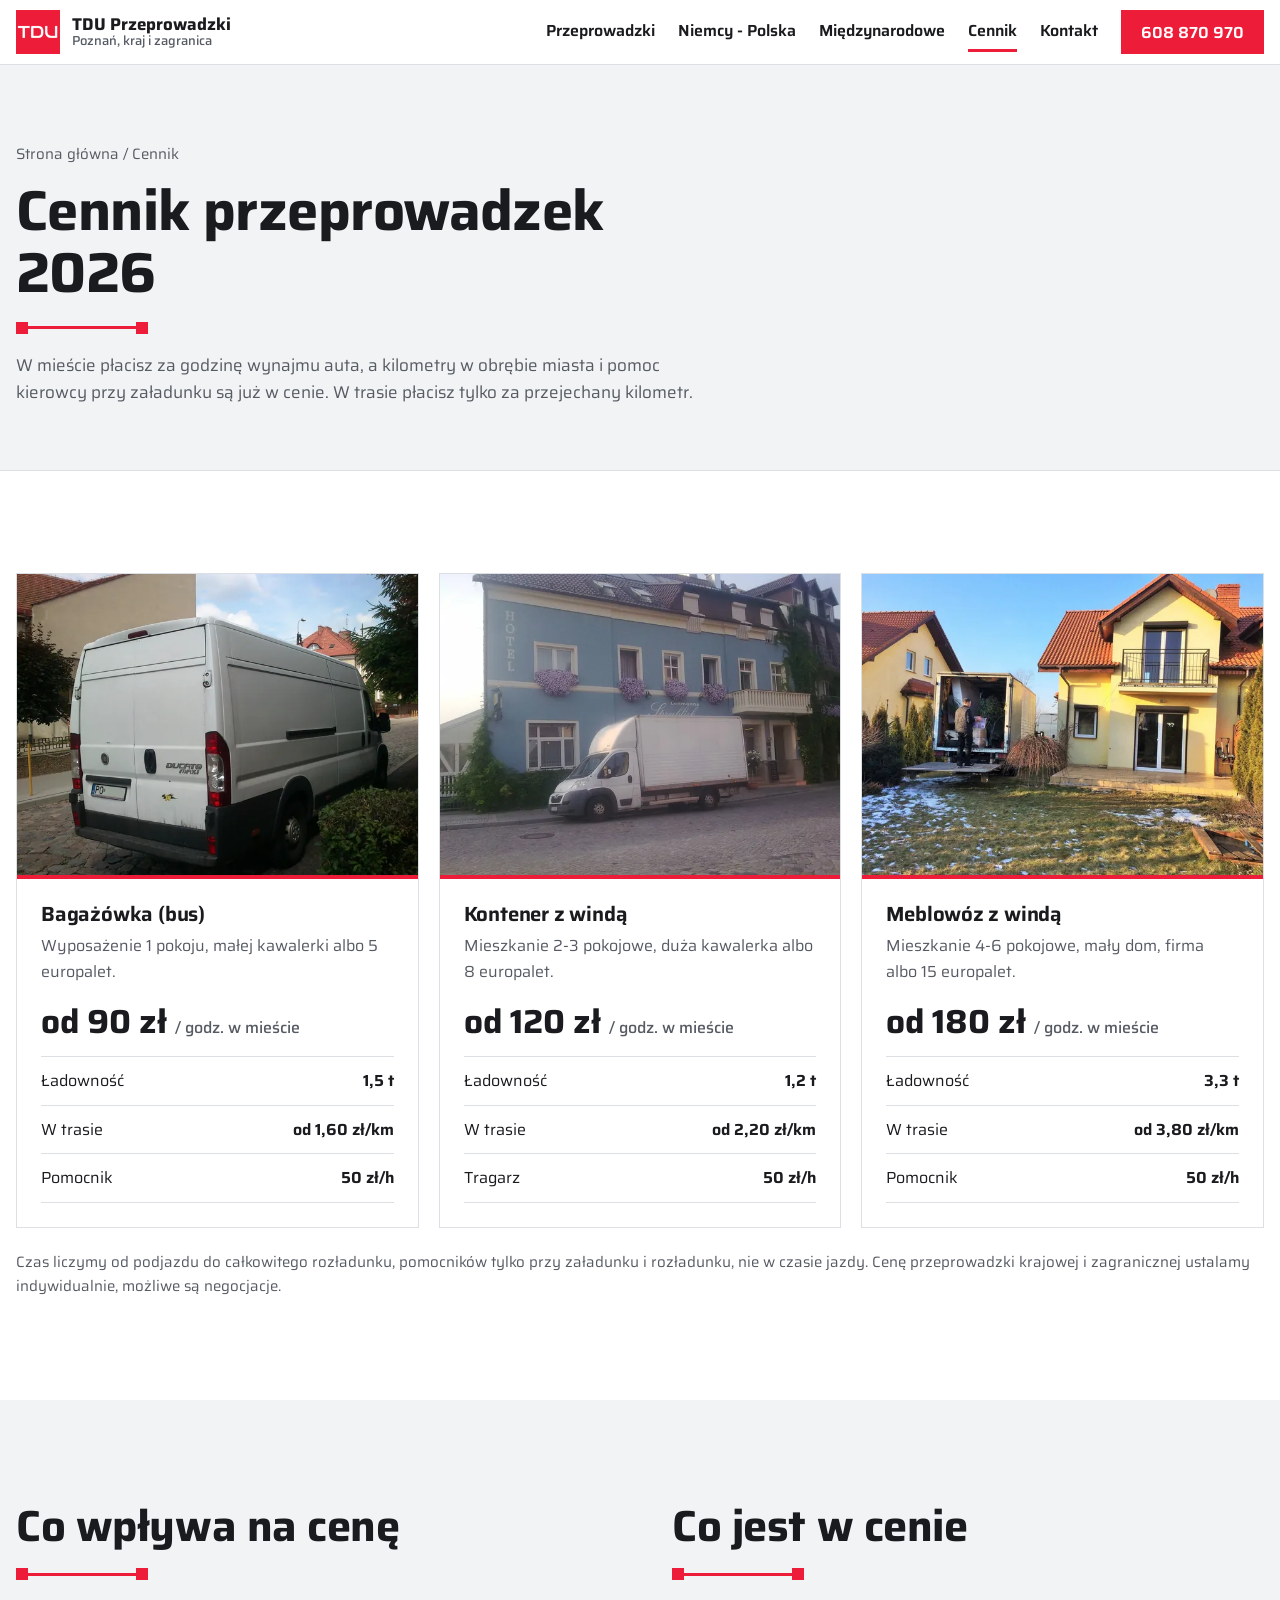
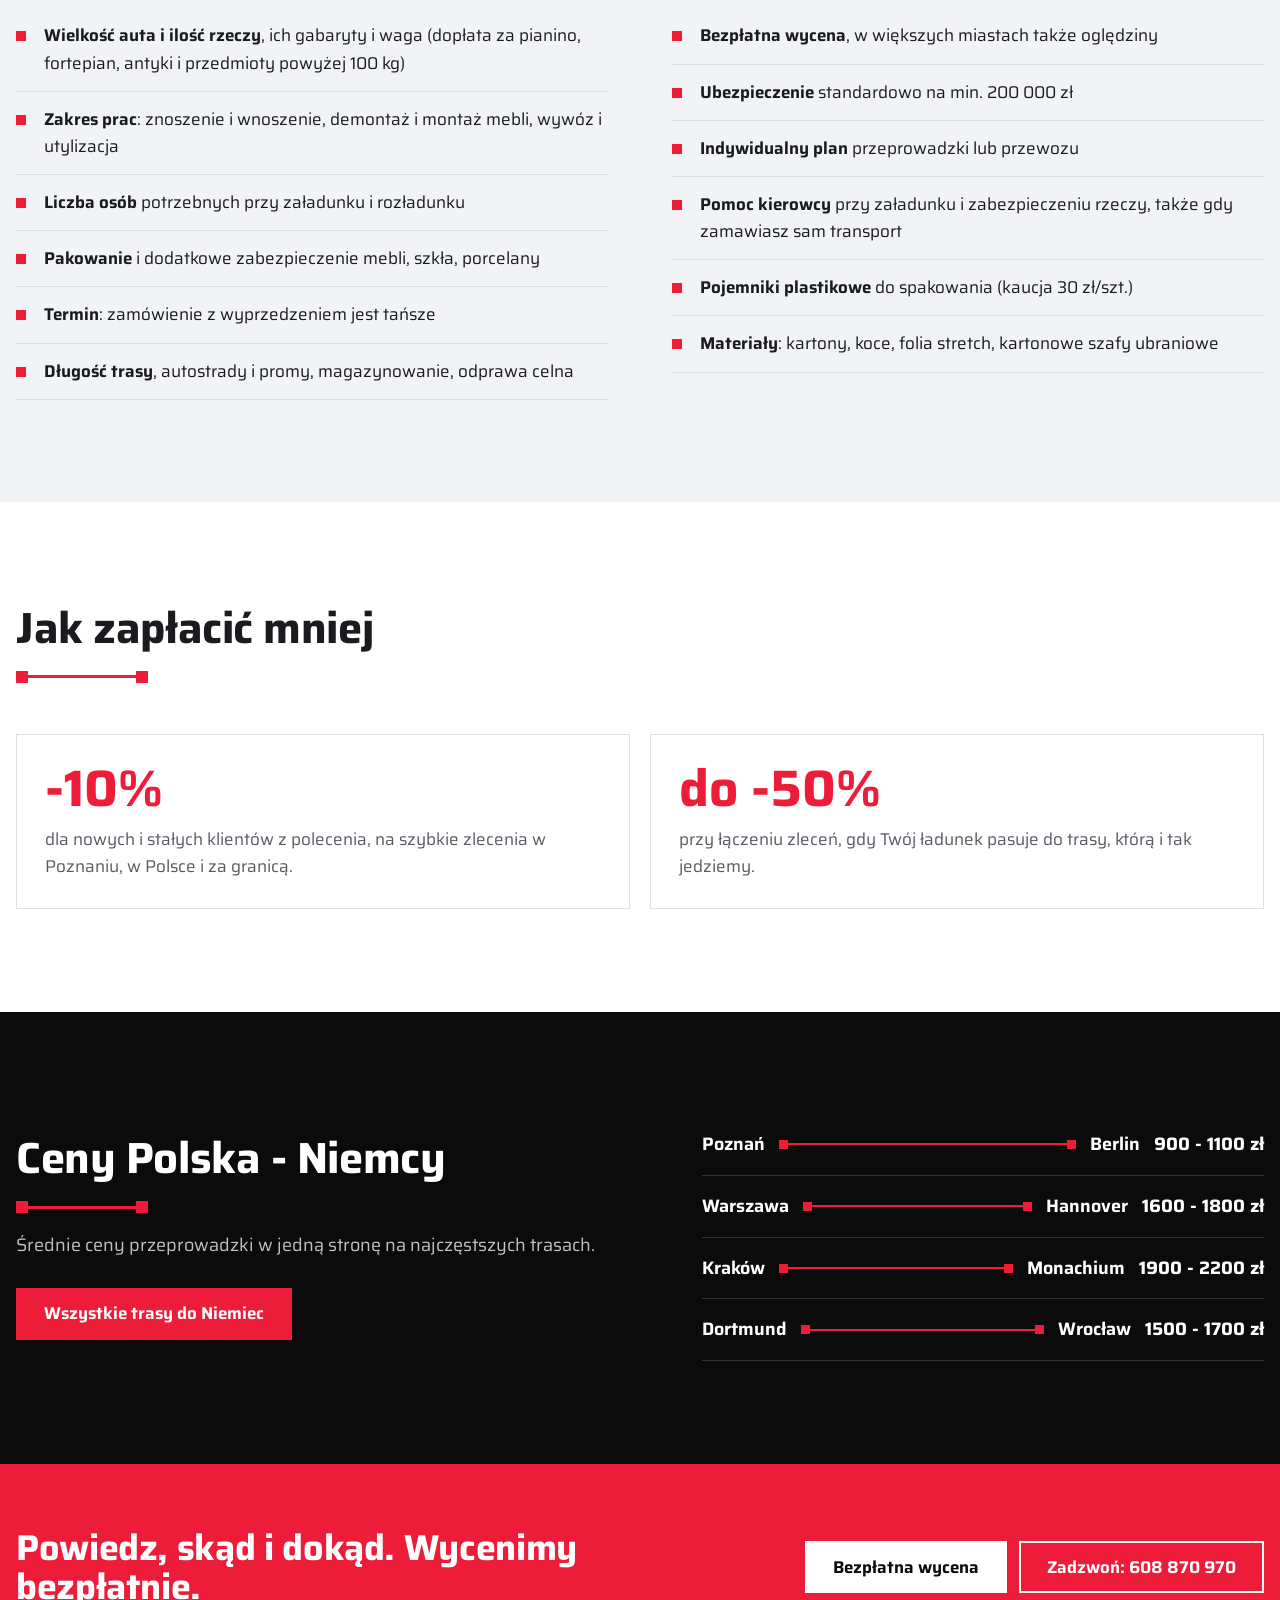
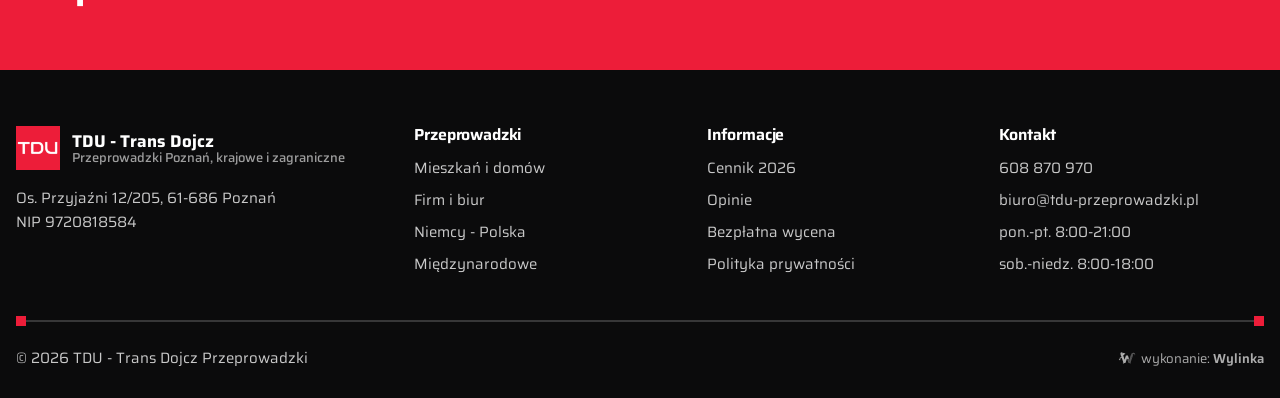
==== commit c3cd4d5c: "Zgoda na mapę Google w polu mapy zamiast banera cookies" ====
--- a/cennik.html
+++ b/cennik.html
@@ -124,15 +124,11 @@
     </div>
   </div>
 </footer>
-<div class="cookies" id="cookies" hidden><span>Strona używa plików cookies, m.in. do wyświetlenia mapy Google. Szczegóły w polityce prywatności.</span><button type="button" id="cookies-ok">Rozumiem</button></div>
 <script>
 (function(){
   var g=document.getElementById('gora'),b=g.querySelector('.przelacznik');
   b.addEventListener('click',function(){var o=g.classList.toggle('otwarte');b.setAttribute('aria-expanded',o)});
   g.querySelectorAll('.menu a').forEach(function(a){a.addEventListener('click',function(){g.classList.remove('otwarte');b.setAttribute('aria-expanded','false')})});
-  var c=document.getElementById('cookies');
-  try{if(!localStorage.getItem('tdu-cookies'))c.hidden=false}catch(e){c.hidden=false}
-  document.getElementById('cookies-ok').addEventListener('click',function(){c.hidden=true;try{localStorage.setItem('tdu-cookies','1')}catch(e){}});
   document.querySelectorAll('.galeria').forEach(function(el){
     var x0,s0,ciagnie=false;
     el.addEventListener('pointerdown',function(e){if(e.pointerType!=='mouse')return;ciagnie=true;x0=e.clientX;s0=el.scrollLeft;el.classList.add('ciagniete')});
@@ -144,7 +140,9 @@
     btn.addEventListener('click',function(){var el=document.getElementById(btn.getAttribute('data-cel'));var f=el.querySelector('figure');el.scrollBy({left:(f.offsetWidth+14)*(+btn.getAttribute('data-przewin')),behavior:'smooth'})});
   });
   var m=document.querySelector('.mapa[data-src]');
-  if(m&&'IntersectionObserver' in window){var io=new IntersectionObserver(function(en){if(en[0].isIntersecting){m.innerHTML='<iframe title="Mapa dojazdu" loading="lazy" referrerpolicy="no-referrer-when-downgrade" src="'+m.getAttribute('data-src')+'"></iframe>';io.disconnect()}},{rootMargin:'300px'});io.observe(m)}
+  function pokazMape(){m.innerHTML='<iframe title="Mapa dojazdu" loading="lazy" referrerpolicy="no-referrer-when-downgrade" src="'+m.getAttribute('data-src')+'"></iframe>'}
+  if(m){var zg=false;try{zg=localStorage.getItem('tdu-mapa')==='1'}catch(e){}
+    if(zg)pokazMape();else m.querySelector('button').addEventListener('click',function(){try{localStorage.setItem('tdu-mapa','1')}catch(e){}pokazMape()})}
   document.querySelectorAll('form[data-pokaz]').forEach(function(f){f.addEventListener('submit',function(e){e.preventDefault();var p=f.querySelector('.potwierdzenie');p.hidden=false})});
 })();
 </script>
--- a/style.css
+++ b/style.css
@@ -192,6 +192,7 @@
 .dane dd a{text-decoration:none}
 .dane dd a:hover{color:var(--czerwien)}
 .mapa{margin-top:28px;aspect-ratio:16/10;background:var(--chlodna);border:1px solid var(--linia)}
+.mapa-zgoda{height:100%;display:flex;flex-direction:column;align-items:center;justify-content:center;gap:16px;padding:20px;text-align:center;background:#E4E7EB;color:var(--szary);font-size:16px}
 .mapa iframe{width:100%;height:100%;border:0;display:block}
 @media (max-width:900px){.kontakt{grid-template-columns:1fr}}
 @media (max-width:520px){.formularz{grid-template-columns:1fr}.formularz .btn{width:100%}}
@@ -268,12 +269,6 @@
 .stopka .dol{display:flex;justify-content:space-between;align-items:center;gap:16px;flex-wrap:wrap}
 @media (max-width:900px){.stopka .siatka{grid-template-columns:1fr 1fr}.stopka .siatka>div:first-child{grid-column:1/-1}}
 
-/* zgoda cookies */
-.cookies{position:fixed;left:16px;right:16px;bottom:16px;z-index:60;max-width:560px;background:#fff;color:var(--tekst);border:1px solid var(--linia);box-shadow:0 8px 30px rgba(0,0,0,.18);padding:16px 18px;display:flex;gap:14px;align-items:center;font-size:14px;line-height:1.45}
-.cookies[hidden]{display:none}
-.cookies button{flex:none;min-height:42px;padding:0 16px;border:0;background:var(--czern);color:#fff;font:600 15px/1 Saira,sans-serif;cursor:pointer}
-@media (max-width:520px){.cookies{flex-direction:column;align-items:stretch;left:10px;right:10px;bottom:10px}}
-
 .wylinka-badge{display:inline-flex;align-items:center;gap:.4em;color:inherit;text-decoration:none;font-size:.875em;line-height:1;opacity:.85}
 .wylinka-badge:hover,.wylinka-badge:focus-visible{opacity:1}
 .wylinka-badge:focus-visible{outline:2px solid currentColor;outline-offset:3px;border-radius:2px}
